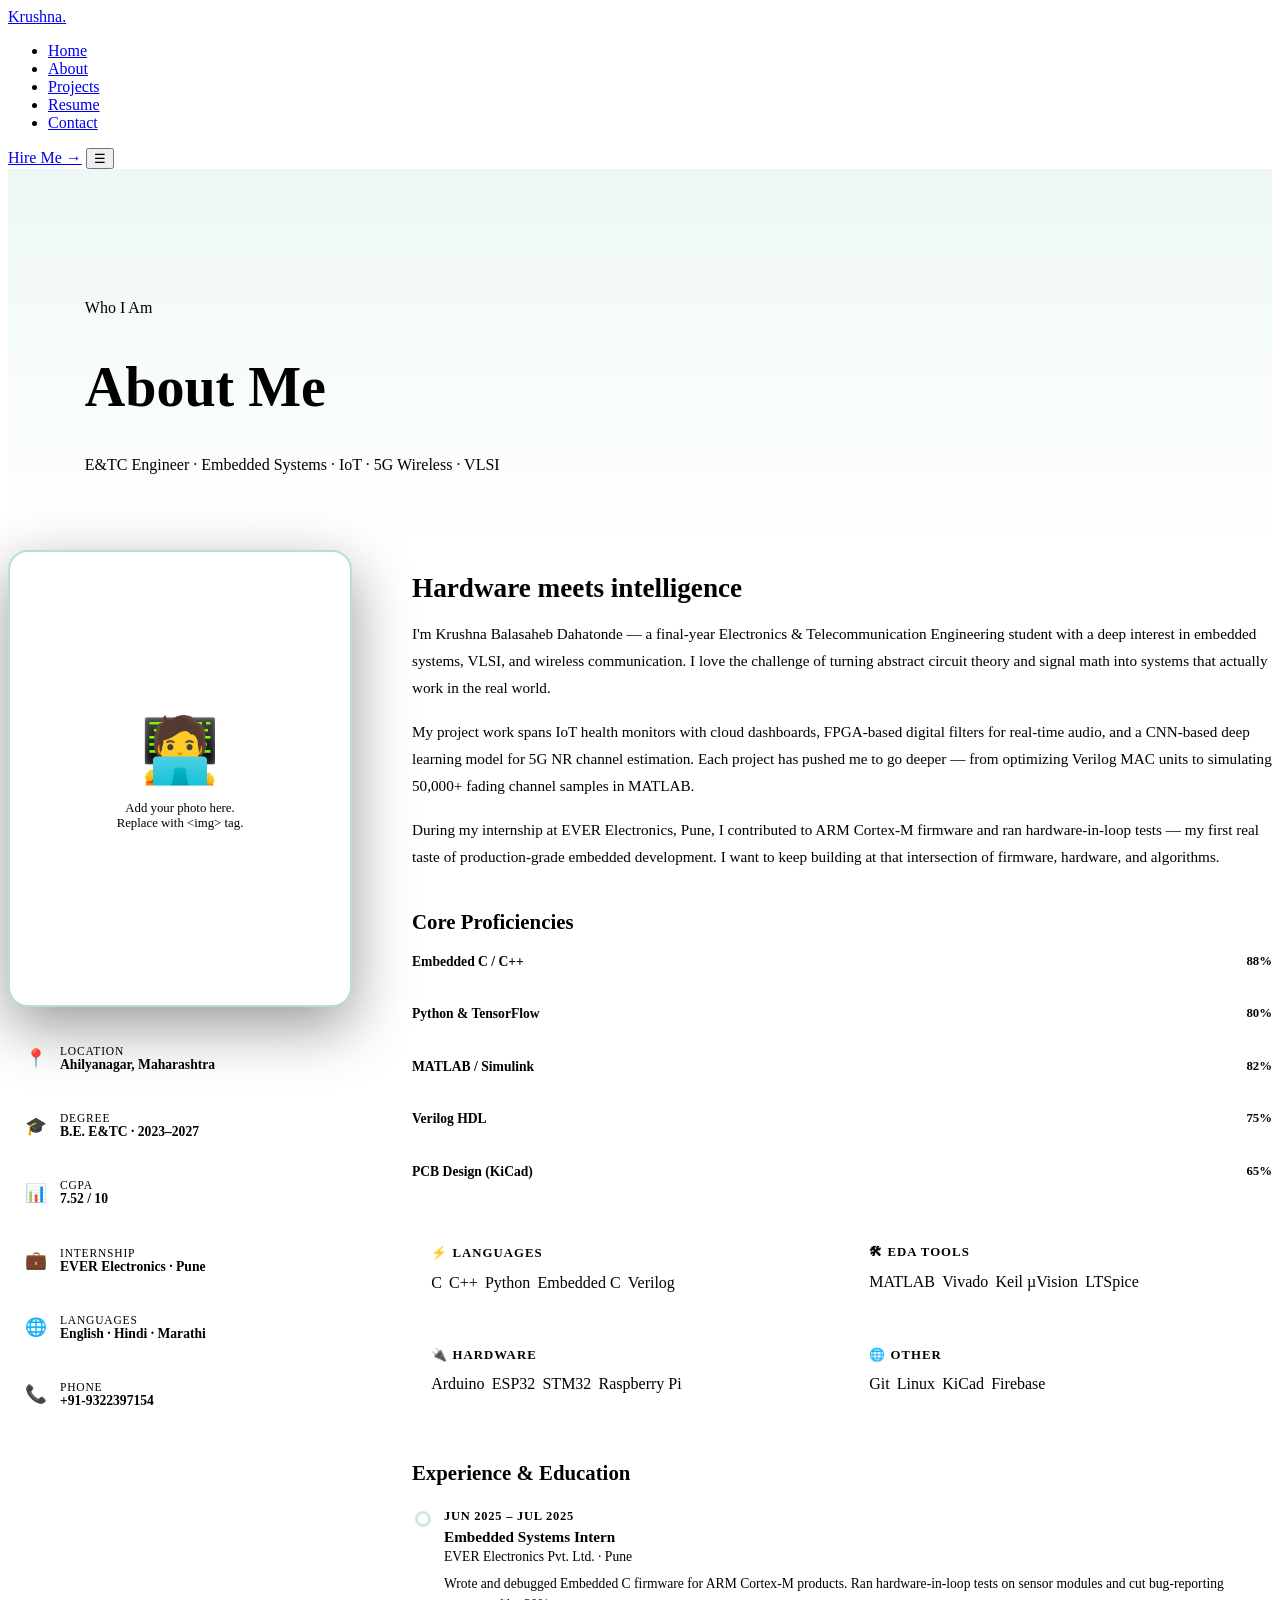
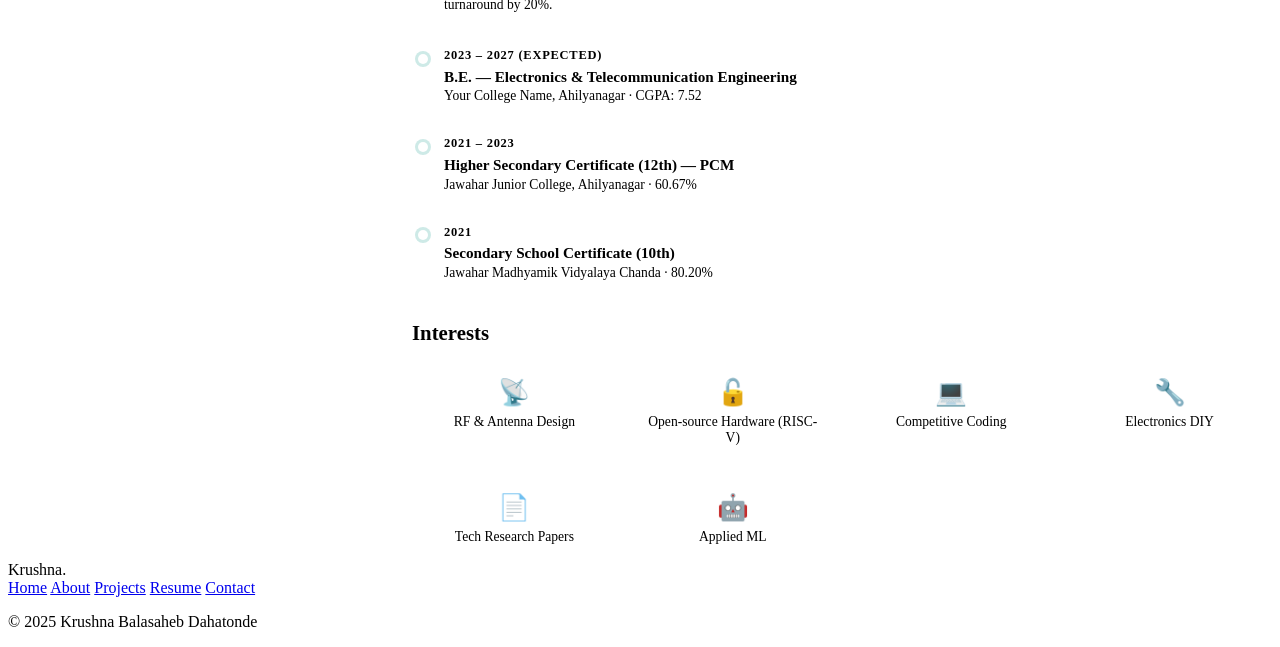
==== about.html @ bee66455 "Add files via upload" ====
<!DOCTYPE html>
<html lang="en">
<head>
<meta charset="UTF-8"/>
<meta name="viewport" content="width=device-width, initial-scale=1.0"/>
<title>About — Krushna Dahatonde</title>
<link rel="stylesheet" href="../css/style.css"/>
<style>
.page-hero {
  padding: 130px 6vw 60px;
  background: linear-gradient(180deg, rgba(13,148,136,.07) 0%, transparent 100%);
  border-bottom: 1px solid var(--border);
}
.page-hero h1 { font-family: 'Playfair Display', serif; font-size: clamp(2.2rem, 5vw, 3.5rem); font-weight: 800; }
.page-hero p  { color: var(--muted); margin-top: .6rem; font-size: 1rem; }

/* ABOUT GRID */
.about-grid { display: grid; grid-template-columns: 340px 1fr; gap: 4rem; align-items: start; }
.about-photo-col { position: sticky; top: 90px; }
.about-photo-frame {
  width: 100%; aspect-ratio: 3/4;
  border-radius: 20px;
  border: 2px solid rgba(13,148,136,.3);
  overflow: hidden; background: var(--navy-light);
  box-shadow: 0 20px 60px rgba(0,0,0,.4);
  display: flex; align-items: center; justify-content: center;
  margin-bottom: 1.5rem;
}
.about-photo-frame img { width: 100%; height: 100%; object-fit: cover; }
.photo-ph { text-align: center; color: var(--muted); }
.photo-ph .icon { font-size: 4rem; display: block; margin-bottom: .5rem; }

.quick-info { display: flex; flex-direction: column; gap: .75rem; }
.qi {
  display: flex; align-items: center; gap: .75rem;
  background: var(--card); border: 1px solid var(--border);
  border-radius: 10px; padding: .85rem 1rem;
  font-size: .85rem;
}
.qi .qi-icon { font-size: 1.1rem; width: 24px; text-align: center; }
.qi-label { color: var(--muted); font-size: .72rem; text-transform: uppercase; letter-spacing: .07em; }
.qi-val   { font-weight: 600; font-size: .85rem; }

/* CONTENT */
.about-text h2 { font-family: 'Playfair Display', serif; font-size: 1.7rem; font-weight: 700; margin-bottom: 1rem; }
.about-text h2 em { font-style: normal; color: var(--teal-light); }
.about-text p  { color: var(--muted); line-height: 1.8; margin-bottom: 1rem; font-size: .95rem; }

/* Skills bars */
.skills-section { margin-top: 2.5rem; }
.skill-bar-group { margin-bottom: 1.4rem; }
.skill-bar-header { display: flex; justify-content: space-between; font-size: .85rem; font-weight: 600; margin-bottom: .45rem; }
.skill-bar-track { height: 7px; background: var(--navy-light); border-radius: 100px; overflow: hidden; }
.skill-bar-fill  { height: 100%; border-radius: 100px; background: linear-gradient(90deg, var(--teal), var(--blue-light)); transition: width 1.2s ease; width: 0; }
.skill-bar-fill.animate { width: var(--w); }
.skill-pct { color: var(--teal-light); font-size: .8rem; }

/* Skill categories */
.skill-cats { display: grid; grid-template-columns: 1fr 1fr; gap: 1rem; margin-top: 1.5rem; }
.skill-cat { background: var(--card); border: 1px solid var(--border); border-radius: 12px; padding: 1.2rem; }
.skill-cat-title { font-size: .8rem; font-weight: 700; text-transform: uppercase; letter-spacing: .08em; color: var(--teal-light); margin-bottom: .8rem; }
.skill-pills { display: flex; flex-wrap: wrap; gap: .45rem; }

/* Timeline */
.timeline { position: relative; padding-left: 2rem; }
.timeline::before { content: ''; position: absolute; left: .4rem; top: 0; bottom: 0; width: 1.5px; background: var(--border); }
.tl-item { position: relative; margin-bottom: 2rem; }
.tl-item::before {
  content: ''; position: absolute;
  left: -1.65rem; top: .35rem;
  width: 10px; height: 10px; border-radius: 50%;
  background: var(--teal); border: 2px solid var(--navy);
  box-shadow: 0 0 0 3px rgba(13,148,136,.2);
}
.tl-date  { font-size: .78rem; color: var(--teal-light); font-weight: 600; text-transform: uppercase; letter-spacing: .06em; margin-bottom: .3rem; }
.tl-title { font-weight: 700; font-size: .95rem; }
.tl-sub   { color: var(--muted); font-size: .85rem; margin-top: .15rem; }
.tl-desc  { color: var(--muted); font-size: .85rem; margin-top: .5rem; line-height: 1.6; }

/* Interests */
.interests-grid { display: grid; grid-template-columns: repeat(auto-fill, minmax(170px, 1fr)); gap: .85rem; margin-top: 1rem; }
.interest-card {
  background: var(--card); border: 1px solid var(--border); border-radius: 12px;
  padding: 1rem; text-align: center; font-size: .85rem; font-weight: 500;
  transition: border-color .2s; cursor: default;
}
.interest-card:hover { border-color: rgba(13,148,136,.4); }
.interest-card .ic-icon { font-size: 1.6rem; margin-bottom: .4rem; }

@media (max-width: 900px) { .about-grid { grid-template-columns: 1fr; } .about-photo-col { position: static; } }
@media (max-width: 600px) { .skill-cats { grid-template-columns: 1fr; } }
</style>
</head>
<body>

<nav class="nav">
  <a href="../index.html" class="nav-logo">Krushna<span>.</span></a>
  <ul class="nav-links">
    <li><a href="../index.html">Home</a></li>
    <li><a href="about.html" class="active">About</a></li>
    <li><a href="projects.html">Projects</a></li>
    <li><a href="resume.html">Resume</a></li>
    <li><a href="contact.html">Contact</a></li>
  </ul>
  <a href="contact.html" class="nav-cta">Hire Me →</a>
  <button class="nav-mobile-btn">☰</button>
</nav>

<div class="page-hero">
  <div class="section-tag">Who I Am</div>
  <h1>About <em style="font-style:normal; color:var(--teal-light)">Me</em></h1>
  <p>E&TC Engineer · Embedded Systems · IoT · 5G Wireless · VLSI</p>
</div>

<section class="section">
  <div class="about-grid">

    <!-- LEFT COL: photo + quick info -->
    <div class="about-photo-col reveal">
      <div class="about-photo-frame">
        <!-- Replace the div below with: <img src="../your-photo.jpg" alt="Krushna Dahatonde"> -->
        <div class="photo-ph">
          <span class="icon">🧑‍💻</span>
          <p style="font-size:.8rem; padding:0 1rem;">Add your photo here.<br>Replace with &lt;img&gt; tag.</p>
        </div>
      </div>

      <div class="quick-info">
        <div class="qi">
          <span class="qi-icon">📍</span>
          <div><div class="qi-label">Location</div><div class="qi-val">Ahilyanagar, Maharashtra</div></div>
        </div>
        <div class="qi">
          <span class="qi-icon">🎓</span>
          <div><div class="qi-label">Degree</div><div class="qi-val">B.E. E&TC · 2023–2027</div></div>
        </div>
        <div class="qi">
          <span class="qi-icon">📊</span>
          <div><div class="qi-label">CGPA</div><div class="qi-val">7.52 / 10</div></div>
        </div>
        <div class="qi">
          <span class="qi-icon">💼</span>
          <div><div class="qi-label">Internship</div><div class="qi-val">EVER Electronics · Pune</div></div>
        </div>
        <div class="qi">
          <span class="qi-icon">🌐</span>
          <div><div class="qi-label">Languages</div><div class="qi-val">English · Hindi · Marathi</div></div>
        </div>
        <div class="qi">
          <span class="qi-icon">📞</span>
          <div><div class="qi-label">Phone</div><div class="qi-val">+91-9322397154</div></div>
        </div>
      </div>
    </div>

    <!-- RIGHT COL -->
    <div class="about-text reveal reveal-delay-1">
      <h2>Hardware meets <em>intelligence</em></h2>
      <p>I'm Krushna Balasaheb Dahatonde — a final-year Electronics & Telecommunication Engineering student with a deep interest in embedded systems, VLSI, and wireless communication. I love the challenge of turning abstract circuit theory and signal math into systems that actually work in the real world.</p>
      <p>My project work spans IoT health monitors with cloud dashboards, FPGA-based digital filters for real-time audio, and a CNN-based deep learning model for 5G NR channel estimation. Each project has pushed me to go deeper — from optimizing Verilog MAC units to simulating 50,000+ fading channel samples in MATLAB.</p>
      <p>During my internship at EVER Electronics, Pune, I contributed to ARM Cortex-M firmware and ran hardware-in-loop tests — my first real taste of production-grade embedded development. I want to keep building at that intersection of firmware, hardware, and algorithms.</p>

      <!-- SKILLS BARS -->
      <div class="skills-section">
        <h2 style="font-size:1.3rem; margin-bottom:1.2rem;">Core Proficiencies</h2>
        <div class="skill-bar-group"><div class="skill-bar-header"><span>Embedded C / C++</span><span class="skill-pct">88%</span></div><div class="skill-bar-track"><div class="skill-bar-fill" style="--w:88%"></div></div></div>
        <div class="skill-bar-group"><div class="skill-bar-header"><span>Python & TensorFlow</span><span class="skill-pct">80%</span></div><div class="skill-bar-track"><div class="skill-bar-fill" style="--w:80%"></div></div></div>
        <div class="skill-bar-group"><div class="skill-bar-header"><span>MATLAB / Simulink</span><span class="skill-pct">82%</span></div><div class="skill-bar-track"><div class="skill-bar-fill" style="--w:82%"></div></div></div>
        <div class="skill-bar-group"><div class="skill-bar-header"><span>Verilog HDL</span><span class="skill-pct">75%</span></div><div class="skill-bar-track"><div class="skill-bar-fill" style="--w:75%"></div></div></div>
        <div class="skill-bar-group"><div class="skill-bar-header"><span>PCB Design (KiCad)</span><span class="skill-pct">65%</span></div><div class="skill-bar-track"><div class="skill-bar-fill" style="--w:65%"></div></div></div>
      </div>

      <!-- SKILL CATEGORIES -->
      <div class="skill-cats" style="margin-top:2rem;">
        <div class="skill-cat">
          <div class="skill-cat-title">⚡ Languages</div>
          <div class="skill-pills">
            <span class="pill">C</span><span class="pill">C++</span><span class="pill">Python</span><span class="pill">Embedded C</span><span class="pill">Verilog</span>
          </div>
        </div>
        <div class="skill-cat">
          <div class="skill-cat-title">🛠 EDA Tools</div>
          <div class="skill-pills">
            <span class="pill pill-blue">MATLAB</span><span class="pill pill-blue">Vivado</span><span class="pill pill-blue">Keil µVision</span><span class="pill pill-blue">LTSpice</span>
          </div>
        </div>
        <div class="skill-cat">
          <div class="skill-cat-title">🔌 Hardware</div>
          <div class="skill-pills">
            <span class="pill">Arduino</span><span class="pill">ESP32</span><span class="pill">STM32</span><span class="pill">Raspberry Pi</span>
          </div>
        </div>
        <div class="skill-cat">
          <div class="skill-cat-title">🌐 Other</div>
          <div class="skill-pills">
            <span class="pill pill-blue">Git</span><span class="pill pill-blue">Linux</span><span class="pill pill-blue">KiCad</span><span class="pill pill-blue">Firebase</span>
          </div>
        </div>
      </div>

      <!-- EXPERIENCE TIMELINE -->
      <div style="margin-top:3rem;">
        <h2 style="font-size:1.3rem; margin-bottom:1.5rem;">Experience & Education</h2>
        <div class="timeline">
          <div class="tl-item">
            <div class="tl-date">Jun 2025 – Jul 2025</div>
            <div class="tl-title">Embedded Systems Intern</div>
            <div class="tl-sub">EVER Electronics Pvt. Ltd. · Pune</div>
            <div class="tl-desc">Wrote and debugged Embedded C firmware for ARM Cortex-M products. Ran hardware-in-loop tests on sensor modules and cut bug-reporting turnaround by 20%.</div>
          </div>
          <div class="tl-item">
            <div class="tl-date">2023 – 2027 (Expected)</div>
            <div class="tl-title">B.E. — Electronics & Telecommunication Engineering</div>
            <div class="tl-sub">Your College Name, Ahilyanagar · CGPA: 7.52</div>
          </div>
          <div class="tl-item">
            <div class="tl-date">2021 – 2023</div>
            <div class="tl-title">Higher Secondary Certificate (12th) — PCM</div>
            <div class="tl-sub">Jawahar Junior College, Ahilyanagar · 60.67%</div>
          </div>
          <div class="tl-item">
            <div class="tl-date">2021</div>
            <div class="tl-title">Secondary School Certificate (10th)</div>
            <div class="tl-sub">Jawahar Madhyamik Vidyalaya Chanda · 80.20%</div>
          </div>
        </div>
      </div>

      <!-- INTERESTS -->
      <div style="margin-top:2.5rem;">
        <h2 style="font-size:1.3rem; margin-bottom:.8rem;">Interests</h2>
        <div class="interests-grid">
          <div class="interest-card"><div class="ic-icon">📡</div>RF & Antenna Design</div>
          <div class="interest-card"><div class="ic-icon">🔓</div>Open-source Hardware (RISC-V)</div>
          <div class="interest-card"><div class="ic-icon">💻</div>Competitive Coding</div>
          <div class="interest-card"><div class="ic-icon">🔧</div>Electronics DIY</div>
          <div class="interest-card"><div class="ic-icon">📄</div>Tech Research Papers</div>
          <div class="interest-card"><div class="ic-icon">🤖</div>Applied ML</div>
        </div>
      </div>
    </div>

  </div>
</section>

<footer class="footer">
  <div class="footer-logo">Krushna<span>.</span></div>
  <div class="footer-links">
    <a href="../index.html">Home</a>
    <a href="about.html">About</a>
    <a href="projects.html">Projects</a>
    <a href="resume.html">Resume</a>
    <a href="contact.html">Contact</a>
  </div>
  <p class="footer-copy">© 2025 Krushna Balasaheb Dahatonde</p>
</footer>

<script src="../js/main.js"></script>
<script>
// Animate skill bars on scroll
const bars = document.querySelectorAll('.skill-bar-fill');
const barObs = new IntersectionObserver((entries) => {
  entries.forEach(e => { if (e.isIntersecting) e.target.classList.add('animate'); });
}, { threshold: 0.3 });
bars.forEach(b => barObs.observe(b));
</script>
</body>
</html>
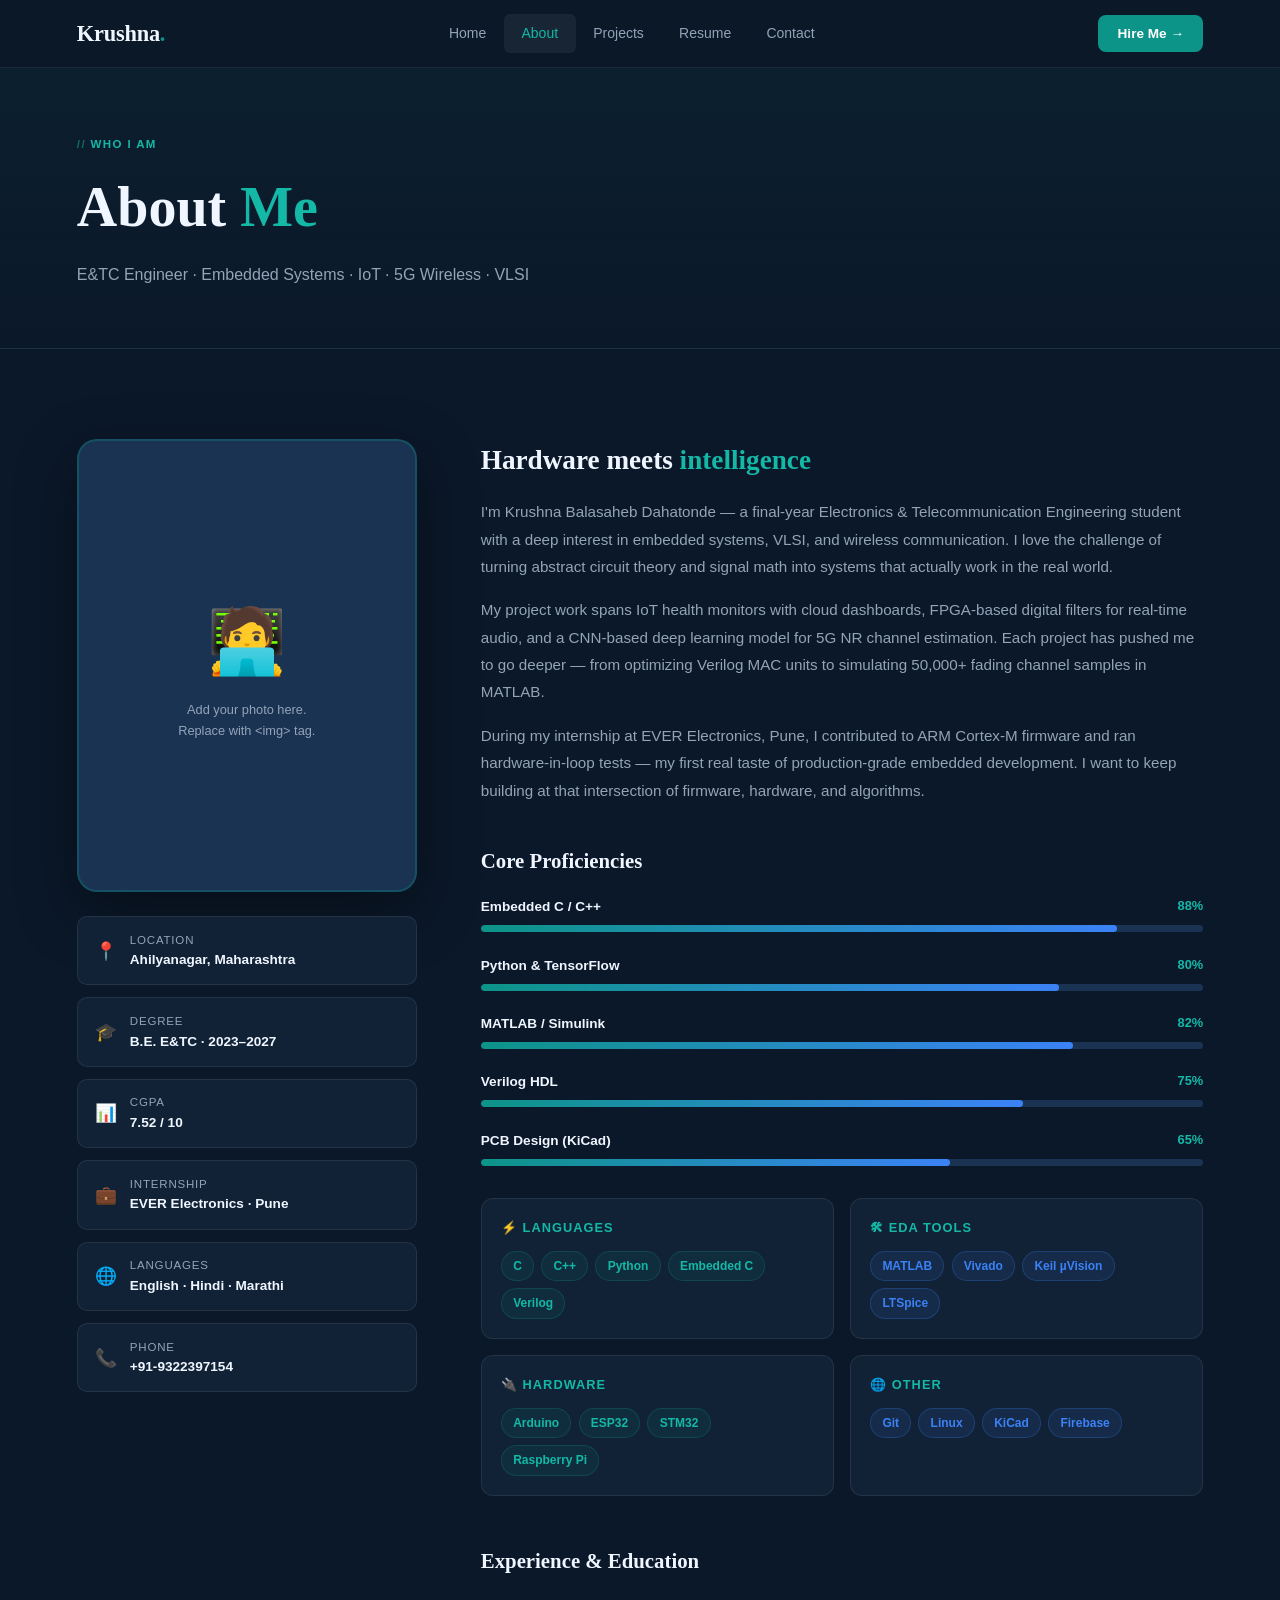
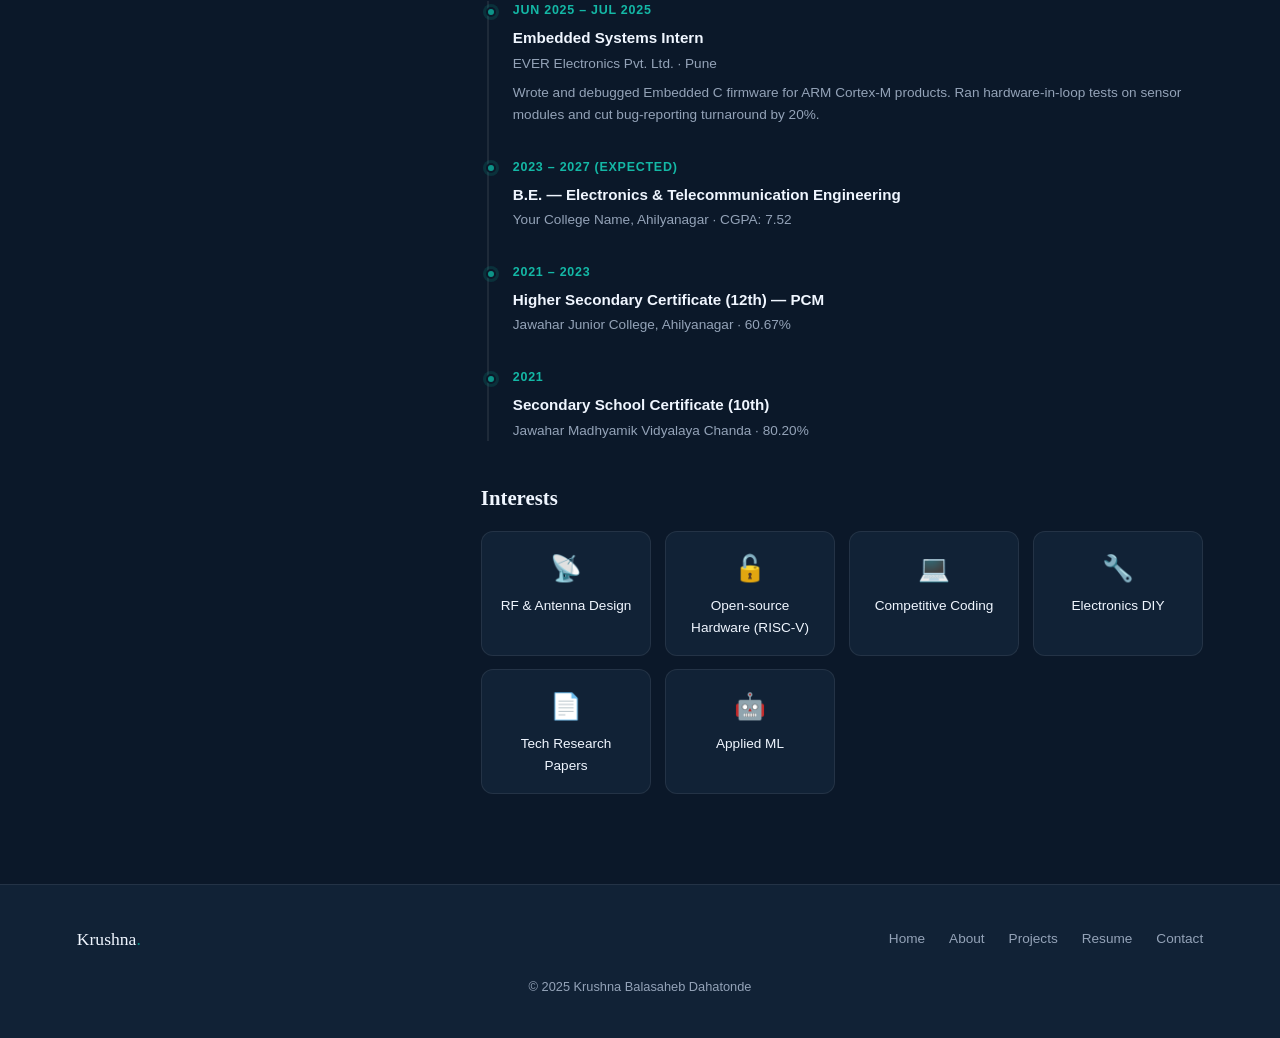
==== commit bf2bf57a: "Update stylesheet and script paths in about.html" ====
--- a/about.html
+++ b/about.html
@@ -4,7 +4,7 @@
 <meta charset="UTF-8"/>
 <meta name="viewport" content="width=device-width, initial-scale=1.0"/>
 <title>About — Krushna Dahatonde</title>
-<link rel="stylesheet" href="../css/style.css"/>
+<link rel="stylesheet" href="style.css"/>
 <style>
 .page-hero {
   padding: 130px 6vw 60px;
@@ -94,9 +94,9 @@
 <body>
 
 <nav class="nav">
-  <a href="../index.html" class="nav-logo">Krushna<span>.</span></a>
+  <a href="index.html" class="nav-logo">Krushna<span>.</span></a>
   <ul class="nav-links">
-    <li><a href="../index.html">Home</a></li>
+    <li><a href="index.html">Home</a></li>
     <li><a href="about.html" class="active">About</a></li>
     <li><a href="projects.html">Projects</a></li>
     <li><a href="resume.html">Resume</a></li>
@@ -118,7 +118,7 @@
     <!-- LEFT COL: photo + quick info -->
     <div class="about-photo-col reveal">
       <div class="about-photo-frame">
-        <!-- Replace the div below with: <img src="../your-photo.jpg" alt="Krushna Dahatonde"> -->
+        <!-- Replace the div below with: <img src="Me.jpeg" alt="Krushna Dahatonde"> -->
         <div class="photo-ph">
           <span class="icon">🧑‍💻</span>
           <p style="font-size:.8rem; padding:0 1rem;">Add your photo here.<br>Replace with &lt;img&gt; tag.</p>
@@ -246,7 +246,7 @@
 <footer class="footer">
   <div class="footer-logo">Krushna<span>.</span></div>
   <div class="footer-links">
-    <a href="../index.html">Home</a>
+    <a href="index.html">Home</a>
     <a href="about.html">About</a>
     <a href="projects.html">Projects</a>
     <a href="resume.html">Resume</a>
@@ -255,7 +255,7 @@
   <p class="footer-copy">© 2025 Krushna Balasaheb Dahatonde</p>
 </footer>
 
-<script src="../js/main.js"></script>
+<script src="main.js"></script>
 <script>
 // Animate skill bars on scroll
 const bars = document.querySelectorAll('.skill-bar-fill');
--- a/style.css
+++ b/style.css
@@ -0,0 +1,198 @@
+/* ═══════════════════════════════════════════
+   KRUSHNA DAHATONDE — PORTFOLIO
+   Theme: Deep Navy + Teal Professional
+   ═══════════════════════════════════════════ */
+@import url('https://fonts.googleapis.com/css2?family=Inter:wght@300;400;500;600;700&family=Playfair+Display:wght@700;800&display=swap');
+
+*, *::before, *::after { box-sizing: border-box; margin: 0; padding: 0; }
+
+:root {
+  --navy:       #0B1829;
+  --navy-mid:   #112236;
+  --navy-light: #1A3352;
+  --teal:       #0D9488;
+  --teal-light: #14B8A6;
+  --teal-glow:  rgba(13,148,136,.18);
+  --blue:       #1D4ED8;
+  --blue-light: #3B82F6;
+  --white:      #F0F6FF;
+  --muted:      #94A3B8;
+  --border:     rgba(255,255,255,.08);
+  --card:       #112236;
+  --gold:       #F59E0B;
+}
+
+html { scroll-behavior: smooth; }
+body {
+  font-family: 'Inter', sans-serif;
+  background: var(--navy);
+  color: var(--white);
+  line-height: 1.6;
+  overflow-x: hidden;
+}
+img { max-width: 100%; display: block; }
+a { text-decoration: none; color: inherit; }
+
+/* ── SCROLLBAR ── */
+::-webkit-scrollbar { width: 6px; }
+::-webkit-scrollbar-track { background: var(--navy); }
+::-webkit-scrollbar-thumb { background: var(--teal); border-radius: 3px; }
+
+/* ── NAV ── */
+.nav {
+  position: fixed; top: 0; left: 0; right: 0; z-index: 200;
+  display: flex; align-items: center; justify-content: space-between;
+  padding: 0 6vw;
+  height: 68px;
+  background: rgba(11,24,41,.9);
+  backdrop-filter: blur(20px);
+  border-bottom: 1px solid var(--border);
+  transition: background .3s;
+}
+.nav-logo {
+  font-family: 'Playfair Display', serif;
+  font-size: 1.4rem; font-weight: 800;
+  color: var(--white);
+  letter-spacing: -.01em;
+}
+.nav-logo span { color: var(--teal); }
+.nav-links { display: flex; gap: 0; list-style: none; }
+.nav-links a {
+  display: block;
+  padding: .5rem 1.1rem;
+  font-size: .875rem; font-weight: 500;
+  color: var(--muted);
+  border-radius: 6px;
+  transition: color .2s, background .2s;
+}
+.nav-links a:hover,
+.nav-links a.active { color: var(--white); background: rgba(255,255,255,.06); }
+.nav-links a.active { color: var(--teal-light); }
+.nav-cta {
+  display: inline-flex; align-items: center; gap: .4rem;
+  padding: .5rem 1.2rem; border-radius: 8px;
+  background: var(--teal); color: #fff;
+  font-size: .85rem; font-weight: 600;
+  transition: background .2s, transform .15s;
+}
+.nav-cta:hover { background: var(--teal-light); transform: translateY(-1px); }
+.nav-mobile-btn { display: none; background: none; border: none; color: var(--white); font-size: 1.4rem; cursor: pointer; }
+
+/* ── BUTTONS ── */
+.btn {
+  display: inline-flex; align-items: center; gap: .5rem;
+  padding: .75rem 1.75rem; border-radius: 9px;
+  font-size: .9rem; font-weight: 600;
+  transition: transform .18s, box-shadow .18s, background .18s;
+  cursor: pointer; border: none;
+}
+.btn:hover { transform: translateY(-2px); }
+.btn-primary {
+  background: var(--teal);
+  color: #fff;
+  box-shadow: 0 4px 20px rgba(13,148,136,.35);
+}
+.btn-primary:hover { background: var(--teal-light); box-shadow: 0 6px 28px rgba(13,148,136,.5); }
+.btn-secondary {
+  background: transparent;
+  color: var(--white);
+  border: 1.5px solid var(--border);
+}
+.btn-secondary:hover { border-color: var(--teal); color: var(--teal-light); }
+.btn-blue {
+  background: var(--blue);
+  color: #fff;
+  box-shadow: 0 4px 20px rgba(29,78,216,.35);
+}
+.btn-blue:hover { background: var(--blue-light); }
+
+/* ── SECTION LAYOUT ── */
+.section { padding: 90px 6vw; }
+.section-sm { padding: 60px 6vw; }
+.section-tag {
+  display: inline-block;
+  font-size: .72rem; font-weight: 700; letter-spacing: .12em;
+  text-transform: uppercase;
+  color: var(--teal-light);
+  margin-bottom: .6rem;
+}
+.section-tag::before { content: '// '; opacity: .5; }
+h2.section-title {
+  font-family: 'Playfair Display', serif;
+  font-size: clamp(1.9rem, 4vw, 2.8rem);
+  font-weight: 800; line-height: 1.1;
+  margin-bottom: 3rem;
+  color: var(--white);
+}
+h2.section-title em { font-style: normal; color: var(--teal-light); }
+
+/* ── CARDS ── */
+.card {
+  background: var(--card);
+  border: 1px solid var(--border);
+  border-radius: 14px;
+  padding: 1.6rem;
+  transition: border-color .2s, transform .2s, box-shadow .2s;
+}
+.card:hover {
+  border-color: rgba(13,148,136,.4);
+  transform: translateY(-3px);
+  box-shadow: 0 8px 32px rgba(13,148,136,.12);
+}
+
+/* ── TAGS / PILLS ── */
+.pill {
+  display: inline-block;
+  padding: .28rem .7rem; border-radius: 100px;
+  font-size: .75rem; font-weight: 600;
+  background: rgba(13,148,136,.1);
+  border: 1px solid rgba(13,148,136,.25);
+  color: var(--teal-light);
+}
+.pill-blue {
+  background: rgba(59,130,246,.1);
+  border-color: rgba(59,130,246,.25);
+  color: var(--blue-light);
+}
+.pill-gold {
+  background: rgba(245,158,11,.1);
+  border-color: rgba(245,158,11,.25);
+  color: var(--gold);
+}
+
+/* ── REVEAL ANIMATION ── */
+.reveal { opacity: 0; transform: translateY(24px); transition: opacity .55s ease, transform .55s ease; }
+.reveal.visible { opacity: 1; transform: none; }
+.reveal-delay-1 { transition-delay: .1s; }
+.reveal-delay-2 { transition-delay: .2s; }
+.reveal-delay-3 { transition-delay: .3s; }
+
+/* ── FOOTER ── */
+.footer {
+  background: var(--navy-mid);
+  border-top: 1px solid var(--border);
+  padding: 2.5rem 6vw;
+  display: flex; align-items: center; justify-content: space-between;
+  flex-wrap: wrap; gap: 1rem;
+}
+.footer-logo { font-family: 'Playfair Display', serif; font-size: 1.1rem; }
+.footer-logo span { color: var(--teal); }
+.footer-links { display: flex; gap: 1.5rem; }
+.footer-links a { color: var(--muted); font-size: .85rem; transition: color .2s; }
+.footer-links a:hover { color: var(--teal-light); }
+.footer-copy { color: var(--muted); font-size: .8rem; width: 100%; text-align: center; margin-top: .5rem; }
+
+/* ── RESPONSIVE ── */
+@media (max-width: 768px) {
+  .nav-links { display: none; }
+  .nav-mobile-btn { display: block; }
+  .nav-links.open {
+    display: flex; flex-direction: column;
+    position: fixed; top: 68px; left: 0; right: 0;
+    background: var(--navy-mid);
+    padding: 1rem 6vw 2rem;
+    border-bottom: 1px solid var(--border);
+    gap: .25rem;
+  }
+  .section { padding: 60px 5vw; }
+}
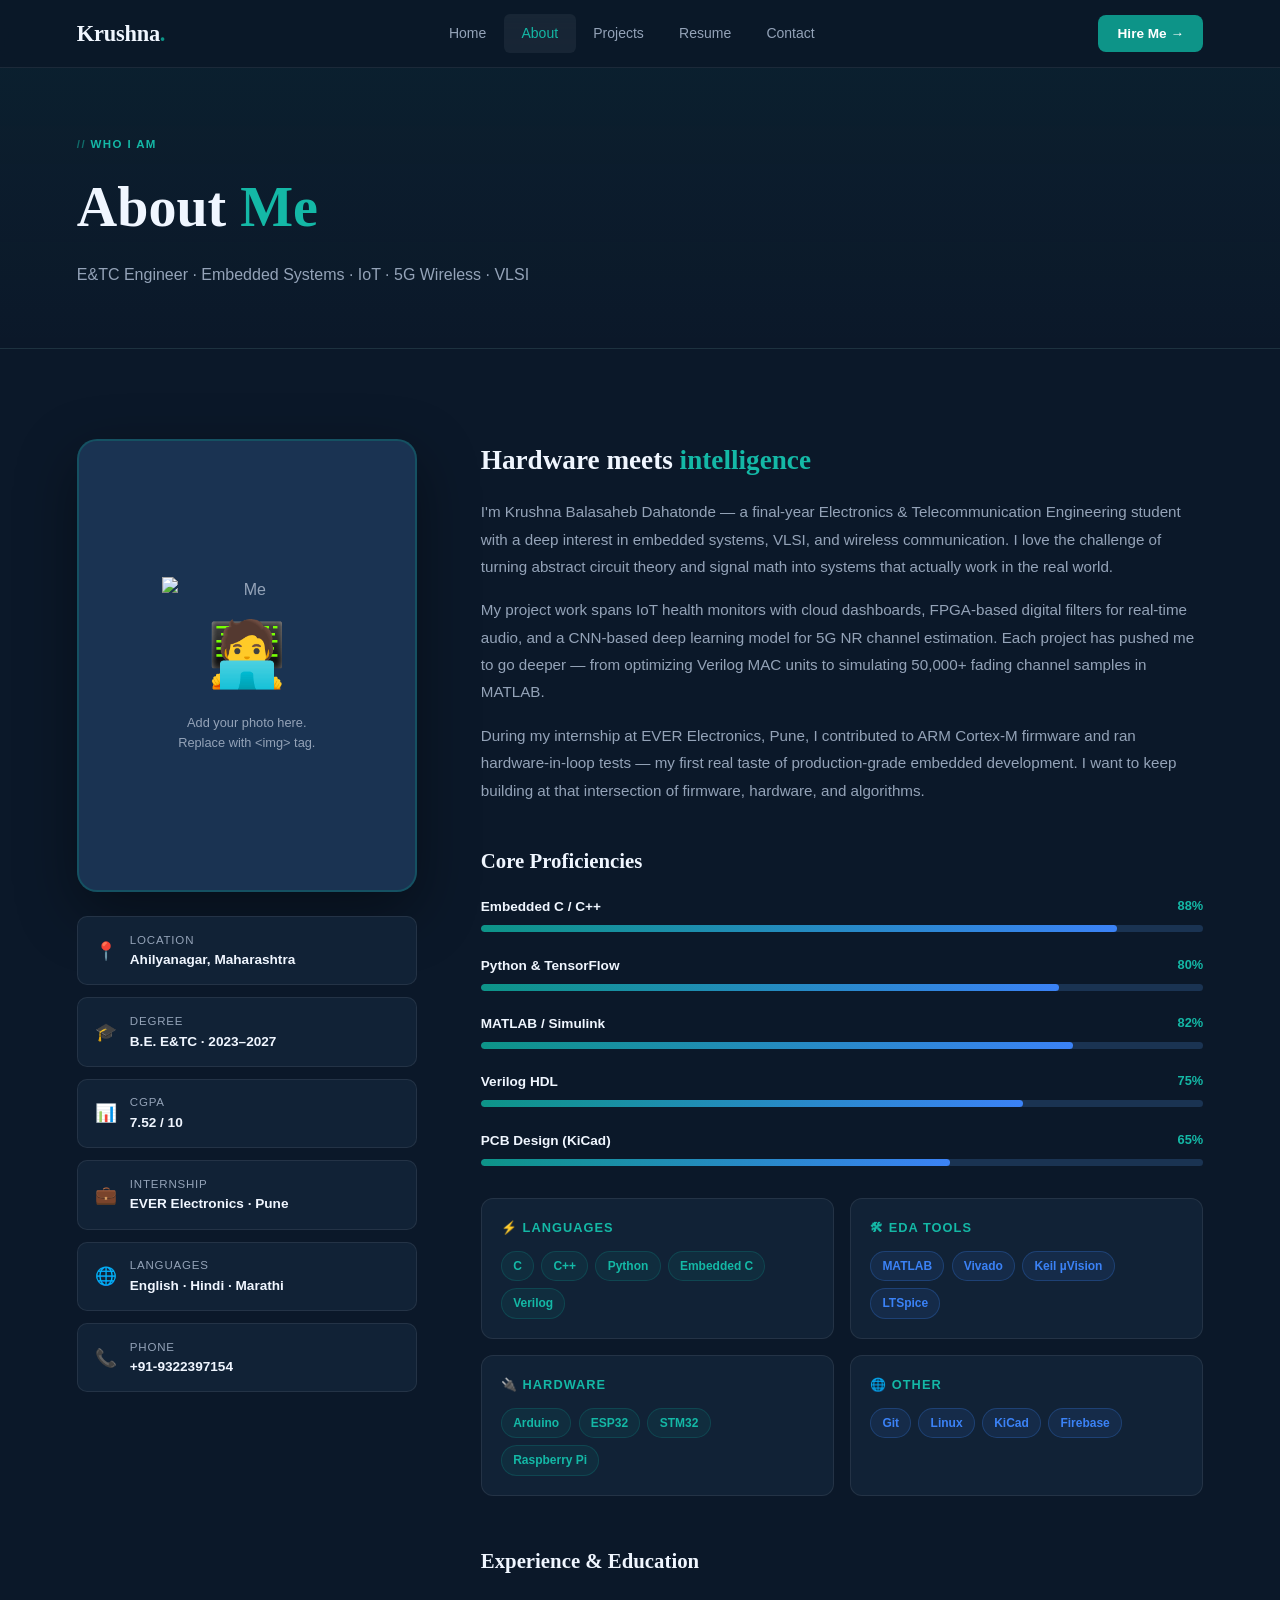
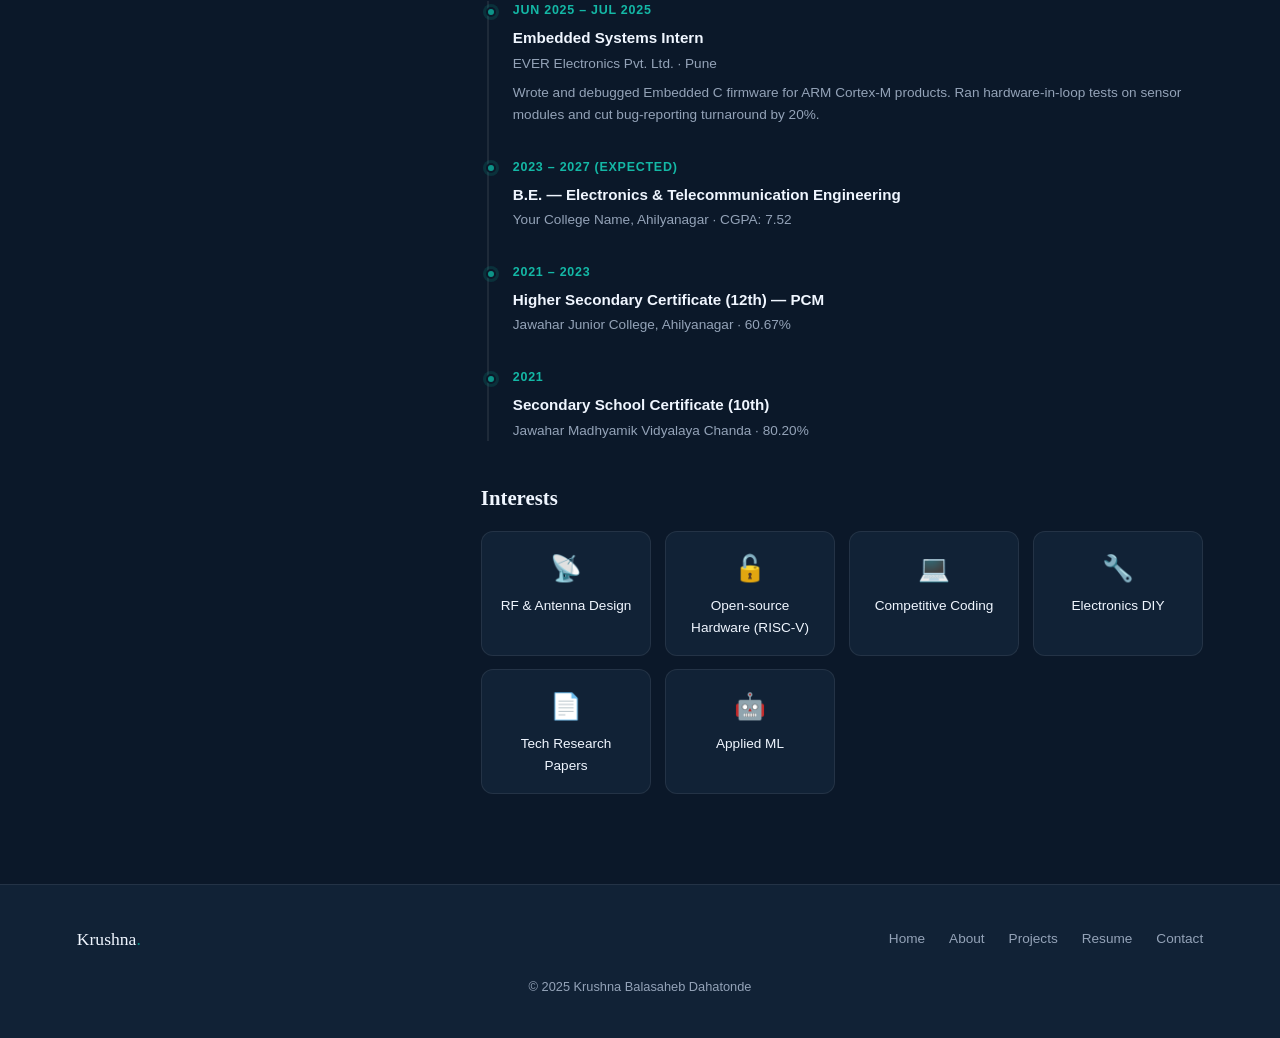
==== commit a3b02226: "Update about.html" ====
--- a/about.html
+++ b/about.html
@@ -120,6 +120,7 @@
       <div class="about-photo-frame">
         <!-- Replace the div below with: <img src="Me.jpeg" alt="Krushna Dahatonde"> -->
         <div class="photo-ph">
+          <img src="C:\Users\ASUS\Downloads\portfolio\portfolio\Me.jpeg" alt="Me">
           <span class="icon">🧑‍💻</span>
           <p style="font-size:.8rem; padding:0 1rem;">Add your photo here.<br>Replace with &lt;img&gt; tag.</p>
         </div>
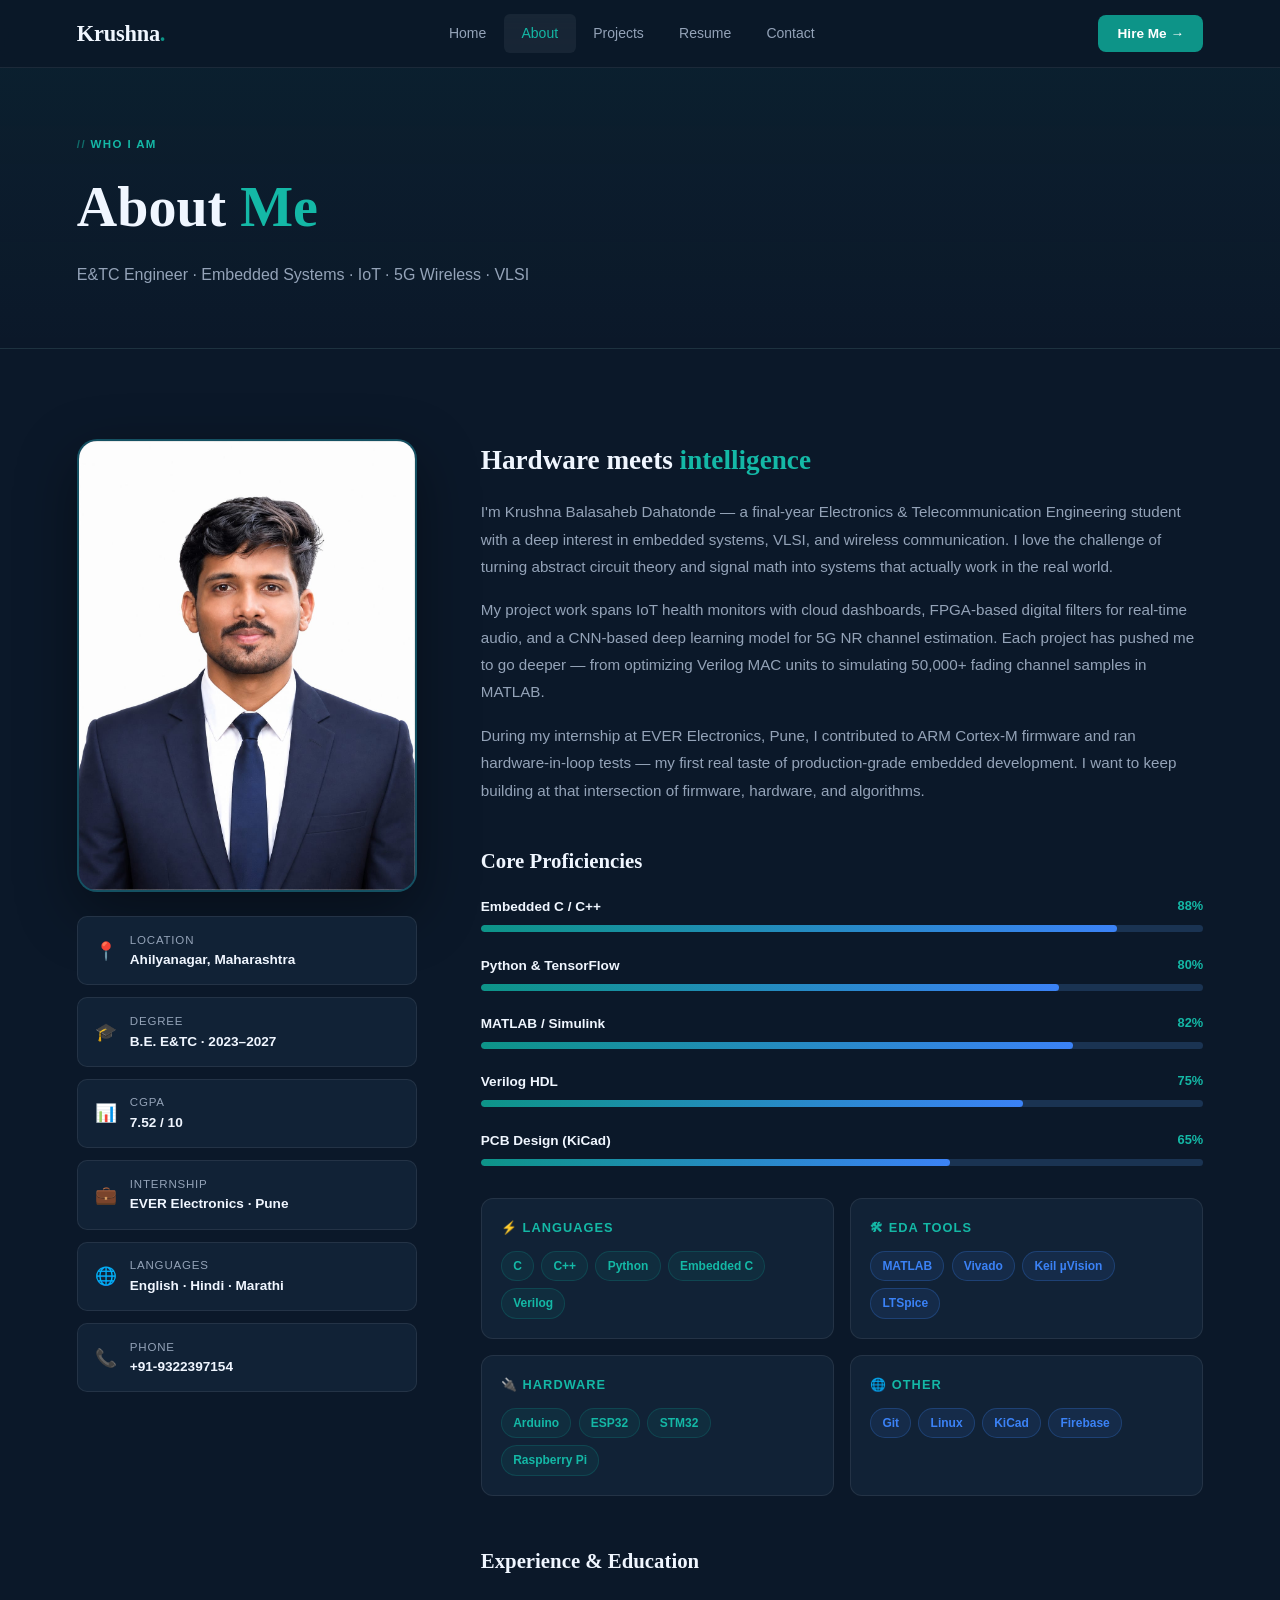
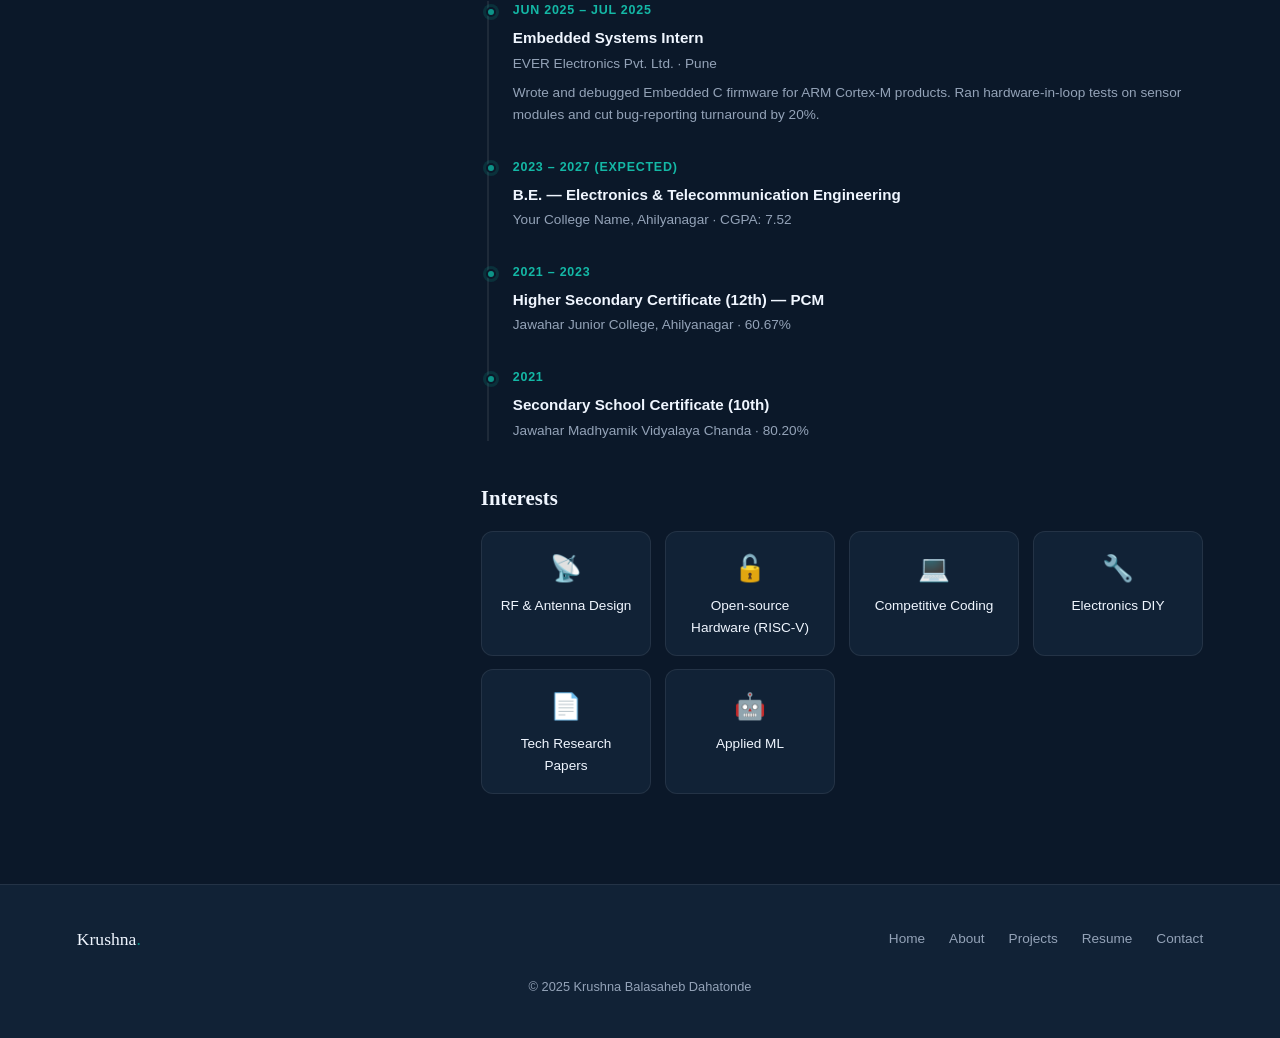
==== commit 88705dfe: "Update about.html" ====
--- a/about.html
+++ b/about.html
@@ -118,12 +118,7 @@
     <!-- LEFT COL: photo + quick info -->
     <div class="about-photo-col reveal">
       <div class="about-photo-frame">
-        <!-- Replace the div below with: <img src="Me.jpeg" alt="Krushna Dahatonde"> -->
-        <div class="photo-ph">
-          <img src="C:\Users\ASUS\Downloads\portfolio\portfolio\Me.jpeg" alt="Me">
-          <span class="icon">🧑‍💻</span>
-          <p style="font-size:.8rem; padding:0 1rem;">Add your photo here.<br>Replace with &lt;img&gt; tag.</p>
-        </div>
+        <img src="Me.jpeg" alt="Krushna Dahatonde">
       </div>
 
       <div class="quick-info">
